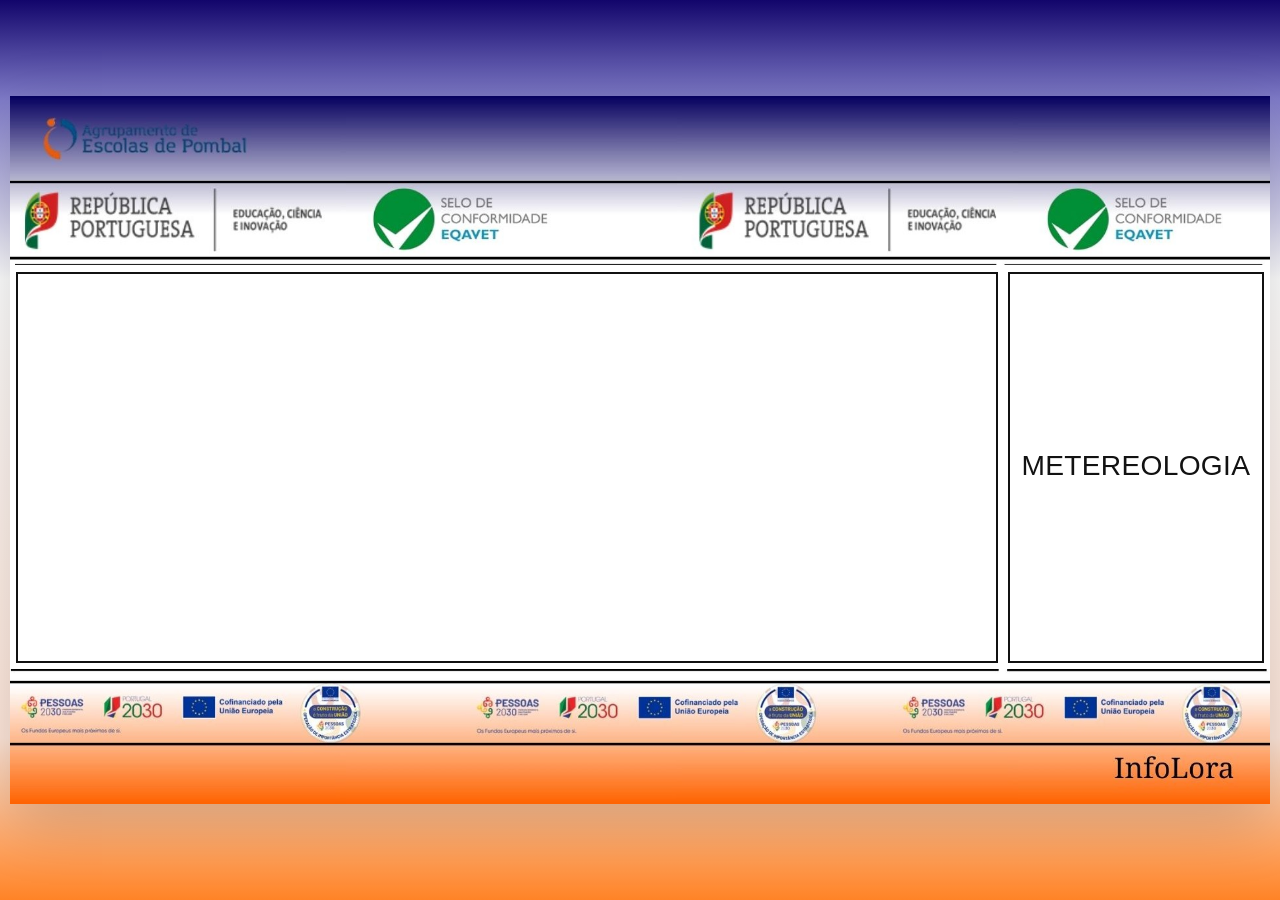
==== index.html @ 5cc558a0 "Initial site layout" ====
<!doctype html>
<html lang="pt-PT">
<head>
  <meta charset="utf-8">
  <meta name="viewport" content="width=device-width, initial-scale=1">
  <title>InfoLora</title>
  <link rel="stylesheet" href="styles.css">
</head>
<body>
  <main class="page-shell">
    <section class="info-board" aria-label="Painel institucional InfoLora">
      <header class="brand-band brand-band--top" aria-hidden="true"></header>
      <div class="brand-band brand-band--top-logos" aria-hidden="true"></div>

      <section class="content-row">
        <section class="panel panel--main" aria-label="Area principal do painel"></section>

        <aside class="panel panel--weather" aria-label="Meteorologia">
          <h1>METEREOLOGIA</h1>
        </aside>
      </section>

      <div class="brand-band brand-band--bottom-logos" aria-hidden="true"></div>
      <footer class="brand-band brand-band--bottom" aria-hidden="true"></footer>
    </section>
  </main>
</body>
</html>
---- styles.css ----
:root {
  --max-frame-width: 1920px;
  --panel-border: clamp(2px, 0.2vw, 4px);
  --content-gap: 0.82%;
  --frame-padding-x: 0.48%;
  --frame-padding-y: 0.52%;
  --weather-column: 20.5%;
  --weather-title-size: clamp(0.95rem, 2.2vw, 2.9rem);
}

* {
  box-sizing: border-box;
}

html,
body {
  margin: 0;
  min-height: 100%;
}

body {
  min-height: 100vh;
  display: grid;
  place-items: center;
  padding: clamp(0.2rem, 0.8vw, 1rem);
  background: linear-gradient(180deg, #12056b 0%, #7f7bc8 11%, #ffffff 31%, #ffe7da 82%, #ff8326 100%);
  font-family: Arial, Helvetica, sans-serif;
}

.page-shell {
  width: min(100%, var(--max-frame-width));
}

.info-board {
  width: 100%;
  aspect-ratio: 16 / 9;
  display: grid;
  grid-template-rows: 131fr 127fr 616fr 112fr 94fr;
  overflow: hidden;
  background: #ffffff;
  box-shadow: 0 18px 60px rgba(0, 0, 0, 0.18);
}

.brand-band {
  background-position: center;
  background-repeat: no-repeat;
  background-size: cover;
}

.brand-band--top {
  background-image: url("./assets/header-top.jpg");
}

.brand-band--top-logos {
  background-image: url("./assets/header-strip.jpg");
}

.brand-band--bottom-logos {
  background-image: url("./assets/footer-strip.jpg");
}

.brand-band--bottom {
  background-image: url("./assets/footer-bottom.jpg");
}

.content-row {
  display: grid;
  grid-template-columns: minmax(0, 1fr) var(--weather-column);
  gap: var(--content-gap);
  padding: var(--frame-padding-y) var(--frame-padding-x);
  background: #ffffff;
}

.panel {
  min-width: 0;
  background: #ffffff;
  border: var(--panel-border) solid #111111;
}

.panel--weather {
  display: grid;
  place-items: center;
}

.panel--weather h1 {
  margin: 0;
  color: #121212;
  font-size: var(--weather-title-size);
  font-weight: 300;
  letter-spacing: 0.01em;
  transform: translateY(-4%);
}

@media (max-width: 900px) {
  body {
    padding: 0;
  }

  .page-shell {
    width: 100vw;
  }

  .panel--weather h1 {
    font-size: clamp(0.85rem, 2.7vw, 1.4rem);
  }
}
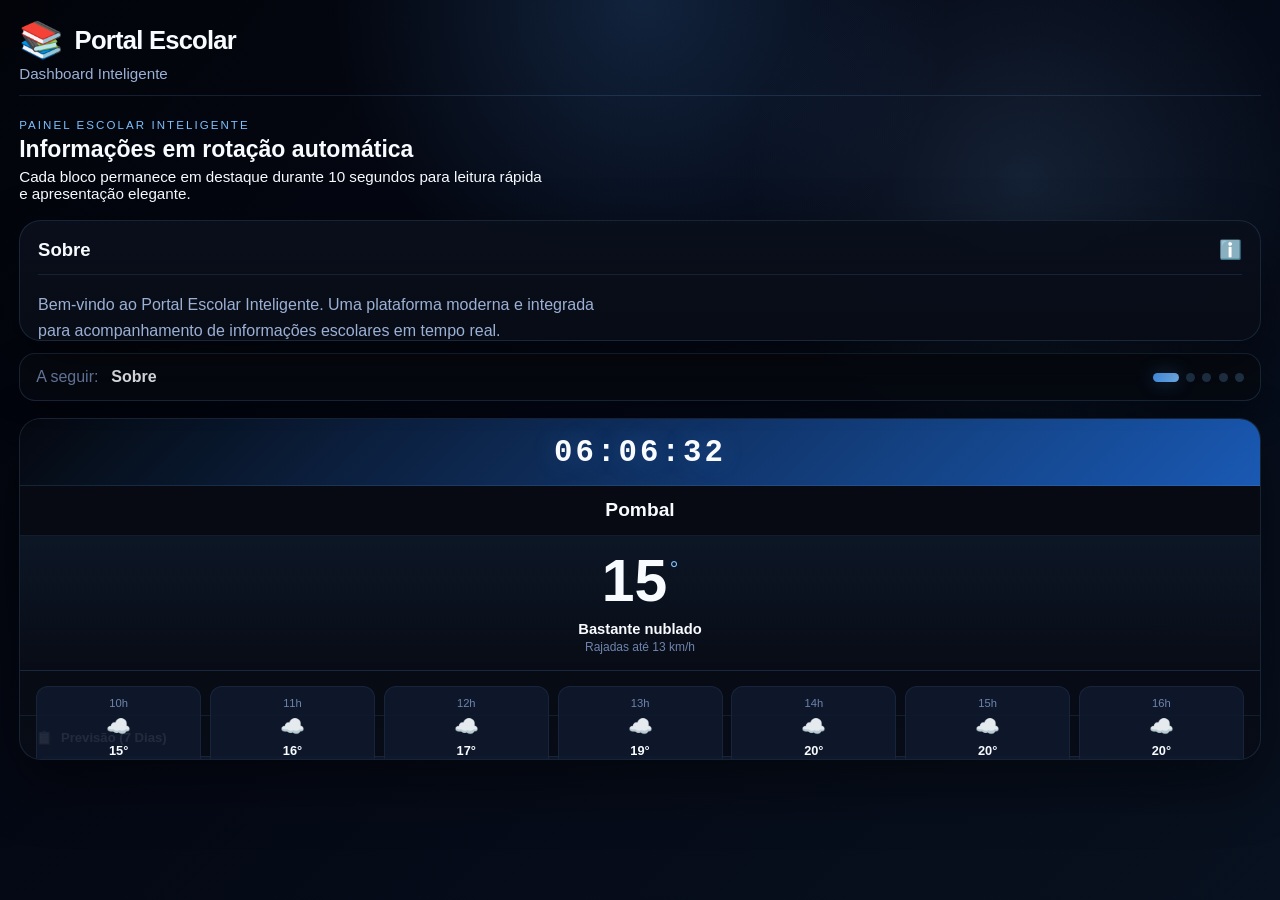
==== commit 2da0aa8d: "." ====
--- a/index.html
+++ b/index.html
@@ -1,28 +1,267 @@
-<!doctype html>
+<!DOCTYPE html>
 <html lang="pt-PT">
 <head>
-  <meta charset="utf-8">
-  <meta name="viewport" content="width=device-width, initial-scale=1">
-  <title>InfoLora</title>
-  <link rel="stylesheet" href="styles.css">
+    <meta charset="UTF-8">
+    <meta name="viewport" content="width=device-width, initial-scale=1.0">
+    <meta name="description" content="Portal Escolar Inteligente - Dashboard Moderno e Atualizado">
+    <title>Portal Escolar Inteligente</title>
+    <link rel="stylesheet" href="styles.css">
 </head>
 <body>
-  <main class="page-shell">
-    <section class="info-board" aria-label="Painel institucional InfoLora">
-      <header class="brand-band brand-band--top" aria-hidden="true"></header>
-      <div class="brand-band brand-band--top-logos" aria-hidden="true"></div>
-
-      <section class="content-row">
-        <section class="panel panel--main" aria-label="Area principal do painel"></section>
-
-        <aside class="panel panel--weather" aria-label="Meteorologia">
-          <h1>METEREOLOGIA</h1>
-        </aside>
-      </section>
-
-      <div class="brand-band brand-band--bottom-logos" aria-hidden="true"></div>
-      <footer class="brand-band brand-band--bottom" aria-hidden="true"></footer>
-    </section>
-  </main>
+    <div class="container">
+        <!-- SEÇÃO PRINCIPAL -->
+        <main class="main-section">
+            
+            <!-- HEADER -->
+            <header class="header">
+                <div class="header-content">
+                    <h1 class="logo">
+                        <span class="logo-icon">📚</span>
+                        Portal Escolar
+                    </h1>
+                    <p class="header-subtitle">Dashboard Inteligente</p>
+                </div>
+            </header>
+
+            <!-- LAYOUT GRID COM WIDGET METEOROLÓGICO -->
+            <div class="layout-wrapper">
+                
+                <!-- CONTEÚDO PRINCIPAL -->
+                <section class="main-content">
+                    <div class="section-intro">
+                        <span class="section-kicker">Painel escolar inteligente</span>
+                        <h2 class="section-title">Informações em rotação automática</h2>
+                        <p class="section-description">Cada bloco permanece em destaque durante 10 segundos para leitura rápida e apresentação elegante.</p>
+                    </div>
+
+                    <!-- CARDS SLIDER -->
+                    <div class="cards-grid cards-slider" id="cards-slider">
+                        
+                        <!-- CARD: SOBRE -->
+                        <div class="card about-card slide-panel is-active" data-panel="0">
+                            <div class="card-header">
+                                <h2 class="card-title">Sobre</h2>
+                                <span class="card-icon">ℹ️</span>
+                            </div>
+                            <div class="card-body">
+                                <p class="about-text">
+                                    Bem-vindo ao Portal Escolar Inteligente. Uma plataforma moderna 
+                                    e integrada para acompanhamento de informações escolares em tempo real.
+                                </p>
+                                <div class="info-items">
+                                    <div class="info-item">
+                                        <span class="info-label">Escola:</span>
+                                        <span class="info-value">Instituto Educacional Premium</span>
+                                    </div>
+                                    <div class="info-item">
+                                        <span class="info-label">Localização:</span>
+                                        <span class="info-value">Pombal, Portugal</span>
+                                    </div>
+                                    <div class="info-item">
+                                        <span class="info-label">Fundada:</span>
+                                        <span class="info-value">2020</span>
+                                    </div>
+                                </div>
+                            </div>
+                        </div>
+
+                        <!-- CARD: CALENDÁRIO ESCOLAR -->
+                        <div class="card calendar-card slide-panel" data-panel="1">
+                            <div class="card-header">
+                                <h2 class="card-title">Calendário Escolar</h2>
+                                <span class="card-icon">📅</span>
+                            </div>
+                            <div class="card-body">
+                                <div class="calendar-widget" id="calendar"></div>
+                                <div class="calendar-events">
+                                    <div class="event event-exam">
+                                        <span class="event-date">15-26 Maio</span>
+                                        <span class="event-name">Exames Finais</span>
+                                    </div>
+                                    <div class="event event-holiday">
+                                        <span class="event-date">1-31 Junho</span>
+                                        <span class="event-name">Férias de Verão</span>
+                                    </div>
+                                    <div class="event event-activity">
+                                        <span class="event-date">5 Maio</span>
+                                        <span class="event-name">Dia da Escola</span>
+                                    </div>
+                                </div>
+                            </div>
+                        </div>
+
+                        <!-- CARD: QUALIDADE DO AR -->
+                        <div class="card air-quality-card slide-panel" data-panel="2">
+                            <div class="card-header">
+                                <h2 class="card-title">Qualidade do Ar</h2>
+                                <span class="card-icon">💨</span>
+                            </div>
+                            <div class="card-body">
+                                <div class="air-quality-grid">
+                                    <div class="room-air-quality" data-room="317">
+                                        <div class="room-number">Sala 317</div>
+                                        <div class="air-indicator excellent">
+                                            <div class="air-bar"></div>
+                                            <span class="air-label">Excelente</span>
+                                        </div>
+                                        <div class="air-value">32 ppm</div>
+                                    </div>
+                                    <div class="room-air-quality" data-room="318">
+                                        <div class="room-number">Sala 318</div>
+                                        <div class="air-indicator good">
+                                            <div class="air-bar"></div>
+                                            <span class="air-label">Bom</span>
+                                        </div>
+                                        <div class="air-value">425 ppm</div>
+                                    </div>
+                                    <div class="room-air-quality" data-room="319">
+                                        <div class="room-number">Sala 319</div>
+                                        <div class="air-indicator good">
+                                            <div class="air-bar"></div>
+                                            <span class="air-label">Bom</span>
+                                        </div>
+                                        <div class="air-value">450 ppm</div>
+                                    </div>
+                                    <div class="room-air-quality" data-room="320">
+                                        <div class="room-number">Sala 320</div>
+                                        <div class="air-indicator fair">
+                                            <div class="air-bar"></div>
+                                            <span class="air-label">Aceitável</span>
+                                        </div>
+                                        <div class="air-value">680 ppm</div>
+                                    </div>
+                                    <div class="room-air-quality" data-room="321">
+                                        <div class="room-number">Sala 321</div>
+                                        <div class="air-indicator fair">
+                                            <div class="air-bar"></div>
+                                            <span class="air-label">Aceitável</span>
+                                        </div>
+                                        <div class="air-value">720 ppm</div>
+                                    </div>
+                                </div>
+                            </div>
+                        </div>
+
+                        <!-- CARD: EMENTA DO ALMOÇO -->
+                        <div class="card menu-card slide-panel" data-panel="3">
+                            <div class="card-header">
+                                <h2 class="card-title">Ementa do Almoço</h2>
+                                <span class="card-icon">🍽️</span>
+                            </div>
+                            <div class="card-body">
+                                <div class="menu-date" id="menu-date"></div>
+                                <div class="menu-items">
+                                    <div class="menu-item">
+                                        <span class="menu-label">Entrada:</span>
+                                        <span class="menu-value">Sopa de Abóbora</span>
+                                    </div>
+                                    <div class="menu-item">
+                                        <span class="menu-label">Prato Principal:</span>
+                                        <span class="menu-value">Frango Grelhado com Batata e Abóbora</span>
+                                    </div>
+                                    <div class="menu-item">
+                                        <span class="menu-label">Acompanhamento:</span>
+                                        <span class="menu-value">Salada Mista</span>
+                                    </div>
+                                    <div class="menu-item">
+                                        <span class="menu-label">Sobremesa:</span>
+                                        <span class="menu-value">Maçã Fresca</span>
+                                    </div>
+                                    <div class="menu-item">
+                                        <span class="menu-label">Bebida:</span>
+                                        <span class="menu-value">Água ou Sumo Natural</span>
+                                    </div>
+                                </div>
+                            </div>
+                        </div>
+
+                        <!-- CARD: CONSUMO DIÁRIO -->
+                        <div class="card consumption-card slide-panel" data-panel="4">
+                            <div class="card-header">
+                                <h2 class="card-title">Consumo Escolar</h2>
+                                <span class="card-icon">⚡</span>
+                            </div>
+                            <div class="card-body">
+                                <div class="consumption-comparison" id="consumption-comparison">
+                                    <!-- Conteúdo dinâmico -->
+                                </div>
+                                <div class="consumption-details">
+                                    <div class="consumption-item">
+                                        <div class="consumption-type">
+                                            <span class="consumption-icon">💡</span>
+                                            <span class="consumption-name">Eletricidade</span>
+                                        </div>
+                                        <span class="consumption-value">285 kWh</span>
+                                    </div>
+                                    <div class="consumption-item">
+                                        <div class="consumption-type">
+                                            <span class="consumption-icon">💧</span>
+                                            <span class="consumption-name">Água</span>
+                                        </div>
+                                        <span class="consumption-value">1.240 L</span>
+                                    </div>
+                                    <div class="consumption-item">
+                                        <div class="consumption-type">
+                                            <span class="consumption-icon">🌡️</span>
+                                            <span class="consumption-name">Aquecimento</span>
+                                        </div>
+                                        <span class="consumption-value">92 kWh</span>
+                                    </div>
+                                </div>
+                            </div>
+                        </div>
+
+                    </div>
+
+                    <div class="slider-status" id="slider-status" aria-live="polite">
+                        <span class="slider-label">A seguir:</span>
+                        <span class="slider-current">Sobre</span>
+                        <div class="slider-dots" id="slider-dots" aria-hidden="true"></div>
+                    </div>
+                </section>
+
+                <!-- WIDGET METEOROLÓGICO (SIDEBAR) -->
+                <aside class="weather-widget" id="weather-widget">
+                    <div class="weather-top">
+                        <div class="digital-clock" id="digital-clock">
+                            <span class="clock-time">00:00:00</span>
+                        </div>
+                    </div>
+
+                    <div class="weather-location" id="weather-location">
+                        <span class="location-text">Pombal</span>
+                    </div>
+
+                    <div class="weather-main" id="weather-main">
+                        <div class="weather-temp">
+                            <span class="temp-value" id="current-temp">15</span>
+                            <span class="temp-unit">°</span>
+                        </div>
+                        <div class="weather-status" id="weather-status">
+                            <span class="status-text">Bastante nublado</span>
+                            <span class="status-wind">Rajadas até 13 km/h</span>
+                        </div>
+                    </div>
+
+                    <div class="weather-forecast" id="weather-forecast">
+                        <!-- Conteúdo dinâmico -->
+                    </div>
+
+                    <div class="weather-10days">
+                        <div class="forecast-label">
+                            <span class="forecast-icon">📋</span>
+                            <span class="forecast-title">Previsão (7 Dias)</span>
+                        </div>
+                        <div class="weather-10days-items" id="weather-10days">
+                            <!-- Conteúdo dinâmico -->
+                        </div>
+                    </div>
+                </aside>
+
+            </div>
+        </main>
+    </div>
+
+    <script src="script.js"></script>
 </body>
 </html>
--- a/styles.css
+++ b/styles.css
@@ -1,106 +1,886 @@
+/* ==================================================
+   PORTAL ESCOLAR - TEMA BLACK / BLUE / WHITE
+   Layout sem scroll com painéis rotativos a cada 10s
+   ================================================== */
+
 :root {
-  --max-frame-width: 1920px;
-  --panel-border: clamp(2px, 0.2vw, 4px);
-  --content-gap: 0.82%;
-  --frame-padding-x: 0.48%;
-  --frame-padding-y: 0.52%;
-  --weather-column: 20.5%;
-  --weather-title-size: clamp(0.95rem, 2.2vw, 2.9rem);
+    --bg-0: #02040a;
+    --bg-1: #050916;
+    --bg-2: #08111f;
+    --panel: rgba(8, 12, 22, 0.92);
+    --panel-strong: rgba(11, 16, 29, 0.98);
+    --line: rgba(124, 192, 255, 0.14);
+    --line-strong: rgba(124, 192, 255, 0.24);
+    --text: #f8fbff;
+    --muted: #9bb0d5;
+    --muted-2: #6f84ad;
+    --blue: #4ea1ff;
+    --blue-2: #7cc0ff;
+    --blue-3: #1f6fe0;
+    --success: #4ade80;
+    --warning: #60a5fa;
+    --shadow: 0 24px 60px rgba(0, 0, 0, 0.45);
+    --shadow-soft: 0 16px 36px rgba(0, 0, 0, 0.28);
+    --radius-xl: 1.35rem;
+    --radius-lg: 1rem;
+    --radius-md: 0.75rem;
+    --radius-sm: 0.5rem;
+    --spacing-xs: 0.5rem;
+    --spacing-sm: 0.8rem;
+    --spacing-md: 1.1rem;
+    --spacing-lg: 1.5rem;
+    --spacing-xl: 2rem;
+    --font-family: Inter, "Segoe UI", Roboto, Helvetica, Arial, sans-serif;
+    --font-family-mono: "SFMono-Regular", Consolas, "Liberation Mono", Menlo, monospace;
+    --transition-fast: 160ms ease;
+    --transition-normal: 300ms ease;
 }
 
 * {
-  box-sizing: border-box;
-}
-
-html,
+    box-sizing: border-box;
+    margin: 0;
+    padding: 0;
+}
+
+html {
+    width: 100%;
+    height: 100%;
+    overflow: hidden;
+    -webkit-font-smoothing: antialiased;
+    -moz-osx-font-smoothing: grayscale;
+}
+
 body {
-  margin: 0;
-  min-height: 100%;
-}
-
-body {
-  min-height: 100vh;
-  display: grid;
-  place-items: center;
-  padding: clamp(0.2rem, 0.8vw, 1rem);
-  background: linear-gradient(180deg, #12056b 0%, #7f7bc8 11%, #ffffff 31%, #ffe7da 82%, #ff8326 100%);
-  font-family: Arial, Helvetica, sans-serif;
-}
-
-.page-shell {
-  width: min(100%, var(--max-frame-width));
-}
-
-.info-board {
-  width: 100%;
-  aspect-ratio: 16 / 9;
-  display: grid;
-  grid-template-rows: 131fr 127fr 616fr 112fr 94fr;
-  overflow: hidden;
-  background: #ffffff;
-  box-shadow: 0 18px 60px rgba(0, 0, 0, 0.18);
-}
-
-.brand-band {
-  background-position: center;
-  background-repeat: no-repeat;
-  background-size: cover;
-}
-
-.brand-band--top {
-  background-image: url("./assets/header-top.jpg");
-}
-
-.brand-band--top-logos {
-  background-image: url("./assets/header-strip.jpg");
-}
-
-.brand-band--bottom-logos {
-  background-image: url("./assets/footer-strip.jpg");
-}
-
-.brand-band--bottom {
-  background-image: url("./assets/footer-bottom.jpg");
-}
-
-.content-row {
-  display: grid;
-  grid-template-columns: minmax(0, 1fr) var(--weather-column);
-  gap: var(--content-gap);
-  padding: var(--frame-padding-y) var(--frame-padding-x);
-  background: #ffffff;
-}
-
-.panel {
-  min-width: 0;
-  background: #ffffff;
-  border: var(--panel-border) solid #111111;
-}
-
-.panel--weather {
-  display: grid;
-  place-items: center;
-}
-
-.panel--weather h1 {
-  margin: 0;
-  color: #121212;
-  font-size: var(--weather-title-size);
-  font-weight: 300;
-  letter-spacing: 0.01em;
-  transform: translateY(-4%);
-}
-
-@media (max-width: 900px) {
-  body {
-    padding: 0;
-  }
-
-  .page-shell {
-    width: 100vw;
-  }
-
-  .panel--weather h1 {
-    font-size: clamp(0.85rem, 2.7vw, 1.4rem);
-  }
-}
+    width: 100%;
+    height: 100%;
+    overflow: hidden;
+    font-family: var(--font-family);
+    color: var(--text);
+    background:
+        radial-gradient(circle at top, rgba(78, 161, 255, 0.18) 0%, transparent 28%),
+        radial-gradient(circle at 80% 20%, rgba(124, 192, 255, 0.12) 0%, transparent 22%),
+        linear-gradient(135deg, var(--bg-0) 0%, var(--bg-1) 45%, var(--bg-2) 100%);
+}
+
+a {
+    color: inherit;
+}
+
+.container {
+    width: 100%;
+    height: 100vh;
+    padding: clamp(0.9rem, 1.5vw, 1.7rem);
+}
+
+.main-section {
+    display: flex;
+    flex-direction: column;
+    gap: var(--spacing-md);
+    height: 100%;
+    min-height: 0;
+}
+
+.header {
+    flex: 0 0 auto;
+    display: flex;
+    align-items: center;
+    justify-content: space-between;
+    padding-bottom: var(--spacing-sm);
+    border-bottom: 1px solid var(--line);
+}
+
+.header-content {
+    display: flex;
+    flex-direction: column;
+    gap: 0.25rem;
+}
+
+.logo {
+    display: flex;
+    align-items: center;
+    gap: 0.7rem;
+    font-size: clamp(1.35rem, 2vw, 2rem);
+    font-weight: 700;
+    letter-spacing: -0.03em;
+    color: var(--text);
+}
+
+.logo-icon {
+    font-size: 1.4em;
+    animation: float 3.6s ease-in-out infinite;
+}
+
+.header-subtitle {
+    color: var(--muted);
+    font-size: 0.95rem;
+}
+
+@keyframes float {
+    0%, 100% { transform: translateY(0); }
+    50% { transform: translateY(-5px); }
+}
+
+.layout-wrapper {
+    display: grid;
+    grid-template-columns: minmax(0, 1fr) 340px;
+    gap: var(--spacing-md);
+    align-items: stretch;
+    flex: 1;
+    min-height: 0;
+}
+
+.main-content {
+    display: flex;
+    flex-direction: column;
+    min-height: 0;
+    gap: var(--spacing-sm);
+}
+
+.section-intro {
+    flex: 0 0 auto;
+    display: flex;
+    flex-direction: column;
+    gap: 0.35rem;
+    padding: 0.35rem 0;
+}
+
+.section-kicker {
+    color: var(--blue-2);
+    font-size: 0.72rem;
+    letter-spacing: 0.18em;
+    text-transform: uppercase;
+}
+
+.section-title {
+    font-size: clamp(1.15rem, 1.8vw, 1.7rem);
+    line-height: 1.1;
+    color: var(--text);
+}
+
+.section-description {
+    color: var(--muted);
+    max-width: 62ch;
+    font-size: 0.95rem;
+}
+
+.cards-grid {
+    position: relative;
+    flex: 1;
+    min-height: 0;
+}
+
+.cards-slider {
+    min-height: 0;
+}
+
+.card {
+    position: absolute;
+    inset: 0;
+    display: flex;
+    flex-direction: column;
+    gap: var(--spacing-md);
+    opacity: 0;
+    transform: translateX(18px) scale(0.99);
+    pointer-events: none;
+    padding: clamp(1rem, 1.4vw, 1.45rem);
+    border-radius: var(--radius-xl);
+    border: 1px solid var(--line);
+    background: linear-gradient(180deg, rgba(10, 15, 28, 0.96) 0%, rgba(8, 12, 22, 0.98) 100%);
+    box-shadow: var(--shadow);
+    transition: opacity var(--transition-normal), transform var(--transition-normal), border-color var(--transition-normal);
+    overflow: hidden;
+}
+
+.card.is-active {
+    opacity: 1;
+    transform: translateX(0) scale(1);
+    pointer-events: auto;
+}
+
+.card:hover {
+    border-color: var(--line-strong);
+}
+
+.card-header {
+    flex: 0 0 auto;
+    display: flex;
+    align-items: center;
+    justify-content: space-between;
+    gap: var(--spacing-sm);
+    padding-bottom: var(--spacing-sm);
+    border-bottom: 1px solid rgba(124, 192, 255, 0.12);
+}
+
+.card-title {
+    font-size: clamp(1rem, 1.45vw, 1.22rem);
+    color: var(--text);
+    font-weight: 600;
+}
+
+.card-icon {
+    font-size: 1.15rem;
+    filter: saturate(1.1);
+}
+
+.card-body {
+    flex: 1;
+    min-height: 0;
+    display: flex;
+    flex-direction: column;
+    gap: var(--spacing-sm);
+}
+
+.about-text,
+.section-description,
+.info-label,
+.event-date,
+.event-name,
+.menu-label,
+.menu-value,
+.consumption-name,
+.consumption-value,
+.status-wind,
+.day-min,
+.day-max,
+.day-high,
+.air-label,
+.air-value,
+.bar-label,
+.comparison-date,
+.comparison-title,
+.slider-label,
+.slider-current,
+.location-text,
+.forecast-title,
+.forecast-hour-time,
+.forecast-hour-temp {
+    color: inherit;
+}
+
+.about-text {
+    color: var(--muted);
+    line-height: 1.6;
+    max-width: 65ch;
+}
+
+.info-items,
+.calendar-events,
+.menu-items,
+.consumption-details,
+.weather-10days-items {
+    display: flex;
+    flex-direction: column;
+    gap: var(--spacing-sm);
+}
+
+.info-item,
+.event,
+.menu-item,
+.consumption-item,
+.forecast-day,
+.forecast-hour,
+.room-air-quality {
+    border: 1px solid rgba(124, 192, 255, 0.08);
+    background: rgba(16, 25, 45, 0.92);
+    border-radius: var(--radius-md);
+}
+
+.info-item,
+.consumption-item,
+.forecast-day,
+.room-air-quality {
+    padding: 0.85rem 0.95rem;
+}
+
+.info-item {
+    display: flex;
+    justify-content: space-between;
+    align-items: center;
+    gap: var(--spacing-sm);
+}
+
+.info-value {
+    color: var(--blue-2);
+    font-weight: 600;
+}
+
+.calendar-widget {
+    flex: 0 0 auto;
+    display: grid;
+    place-items: center;
+    padding: 1rem;
+    border-radius: var(--radius-lg);
+    background: linear-gradient(135deg, rgba(31, 111, 224, 0.9), rgba(78, 161, 255, 0.95));
+    box-shadow: var(--shadow-soft);
+}
+
+.calendar-widget-date {
+    font-size: 2.2rem;
+    font-weight: 700;
+    line-height: 1;
+}
+
+.calendar-widget-day {
+    margin-top: 0.25rem;
+    font-size: 0.8rem;
+    letter-spacing: 0.12em;
+    color: rgba(248, 251, 255, 0.86);
+}
+
+.event {
+    display: flex;
+    gap: 0.7rem;
+    align-items: center;
+}
+
+.event-exam { border-left: 4px solid #ff6b6b; }
+.event-holiday { border-left: 4px solid #4ade80; }
+.event-activity { border-left: 4px solid var(--blue); }
+
+.event-date {
+    min-width: 5.8rem;
+    font-size: 0.72rem;
+    color: var(--muted-2);
+    font-weight: 600;
+    text-transform: uppercase;
+    letter-spacing: 0.08em;
+}
+
+.event-name {
+    color: var(--text);
+    font-size: 0.92rem;
+}
+
+.air-quality-grid {
+    display: grid;
+    grid-template-columns: repeat(5, minmax(0, 1fr));
+    gap: 0.75rem;
+    min-height: 0;
+}
+
+.room-air-quality {
+    display: flex;
+    flex-direction: column;
+    gap: 0.55rem;
+    align-items: stretch;
+}
+
+.room-number {
+    color: var(--text);
+    font-size: 0.88rem;
+    font-weight: 600;
+}
+
+.air-indicator {
+    display: flex;
+    flex-direction: column;
+    gap: 0.35rem;
+}
+
+.air-bar {
+    width: 100%;
+    height: 6px;
+    border-radius: 999px;
+    background: rgba(124, 192, 255, 0.16);
+    overflow: hidden;
+}
+
+.air-indicator.excellent .air-bar::after,
+.air-indicator.good .air-bar::after,
+.air-indicator.fair .air-bar::after {
+    content: '';
+    display: block;
+    height: 100%;
+    border-radius: inherit;
+    animation: fillBar 900ms ease-out;
+}
+
+.air-indicator.excellent .air-bar::after { width: 100%; background: linear-gradient(90deg, var(--success), var(--blue-2)); }
+.air-indicator.good .air-bar::after { width: 75%; background: linear-gradient(90deg, var(--blue), var(--blue-2)); }
+.air-indicator.fair .air-bar::after { width: 52%; background: linear-gradient(90deg, var(--warning), var(--blue)); }
+
+@keyframes fillBar {
+    from { width: 0; }
+}
+
+.air-label,
+.air-value,
+.consumption-value,
+.day-high,
+.day-max,
+.day-min,
+.forecast-hour-temp,
+.bar-label {
+    font-size: 0.8rem;
+}
+
+.air-label,
+.bar-label,
+.day-min,
+.comparison-date,
+.slider-label,
+.status-wind {
+    color: var(--muted-2);
+}
+
+.air-value,
+.consumption-value,
+.day-max,
+.day-high {
+    color: var(--blue-2);
+    font-weight: 600;
+}
+
+.menu-date {
+    color: var(--muted-2);
+    font-size: 0.84rem;
+    padding-bottom: 0.4rem;
+    border-bottom: 1px solid rgba(124, 192, 255, 0.1);
+}
+
+.menu-item {
+    display: flex;
+    flex-direction: column;
+    gap: 0.22rem;
+    padding: 0.95rem 1rem;
+    background: linear-gradient(135deg, rgba(78, 161, 255, 0.09), rgba(16, 25, 45, 0.92));
+}
+
+.menu-label {
+    text-transform: uppercase;
+    letter-spacing: 0.08em;
+    color: var(--muted-2);
+    font-size: 0.7rem;
+    font-weight: 700;
+}
+
+.menu-value {
+    color: var(--text);
+    font-size: 0.94rem;
+    line-height: 1.4;
+}
+
+.consumption-comparison {
+    border-radius: var(--radius-lg);
+    padding: 0.95rem;
+    background: linear-gradient(135deg, rgba(78, 161, 255, 0.1), rgba(8, 12, 22, 0.92));
+    border: 1px solid rgba(124, 192, 255, 0.12);
+}
+
+.comparison-item {
+    display: grid;
+    grid-template-columns: 1.15fr 1fr auto;
+    gap: 0.8rem;
+    align-items: center;
+}
+
+.comparison-label {
+    display: flex;
+    flex-direction: column;
+    gap: 0.25rem;
+}
+
+.comparison-title {
+    color: var(--text);
+    font-weight: 600;
+    font-size: 0.92rem;
+}
+
+.comparison-date {
+    color: var(--muted-2);
+    font-size: 0.75rem;
+}
+
+.comparison-chart {
+    display: flex;
+    align-items: flex-end;
+    justify-content: center;
+    gap: 0.8rem;
+    min-width: 0;
+}
+
+.comparison-bar {
+    display: flex;
+    flex-direction: column;
+    align-items: center;
+    gap: 0.35rem;
+}
+
+.bar {
+    width: 20px;
+    border-radius: 999px 999px 0 0;
+    background: linear-gradient(180deg, var(--blue-2), var(--blue-3));
+    box-shadow: 0 0 20px rgba(78, 161, 255, 0.18);
+}
+
+.comparison-badge {
+    display: flex;
+    flex-direction: column;
+    align-items: center;
+    gap: 0.2rem;
+    min-width: 3rem;
+}
+
+.comparison-arrow {
+    font-size: 1.2rem;
+    font-weight: 700;
+}
+
+.arrow-up { color: #ff7582; }
+.arrow-down { color: var(--success); }
+.arrow-neutral { color: var(--muted-2); }
+
+.comparison-percent {
+    color: var(--text);
+    font-size: 0.85rem;
+    font-weight: 700;
+}
+
+.consumption-details {
+    display: grid;
+    grid-template-columns: repeat(3, minmax(0, 1fr));
+    gap: 0.75rem;
+}
+
+.consumption-item {
+    display: flex;
+    align-items: center;
+    justify-content: space-between;
+    gap: 0.75rem;
+}
+
+.consumption-type {
+    display: flex;
+    align-items: center;
+    gap: 0.65rem;
+}
+
+.consumption-icon {
+    font-size: 1rem;
+}
+
+.consumption-name {
+    color: var(--text);
+    font-size: 0.88rem;
+}
+
+.weather-widget {
+    display: flex;
+    flex-direction: column;
+    min-height: 0;
+    border-radius: var(--radius-xl);
+    border: 1px solid var(--line);
+    overflow: hidden;
+    background: linear-gradient(180deg, rgba(7, 10, 18, 0.98), rgba(8, 12, 22, 0.96));
+    box-shadow: var(--shadow);
+}
+
+.weather-top {
+    flex: 0 0 auto;
+    padding: 1rem 1rem 0.9rem;
+    text-align: center;
+    background: linear-gradient(135deg, rgba(5, 8, 15, 0.96), rgba(31, 111, 224, 0.78));
+    border-bottom: 1px solid rgba(124, 192, 255, 0.15);
+}
+
+.clock-time {
+    display: block;
+    font-family: var(--font-family-mono);
+    font-size: clamp(1.6rem, 2.4vw, 2.25rem);
+    font-weight: 700;
+    letter-spacing: 0.1em;
+    color: var(--text);
+    text-shadow: 0 0 24px rgba(78, 161, 255, 0.25);
+}
+
+.weather-location {
+    flex: 0 0 auto;
+    padding: 0.85rem 1rem;
+    border-bottom: 1px solid rgba(124, 192, 255, 0.1);
+    text-align: center;
+}
+
+.location-text {
+    font-size: 1.2rem;
+    font-weight: 700;
+    color: var(--text);
+}
+
+.weather-main {
+    flex: 0 0 auto;
+    padding: 1rem;
+    text-align: center;
+    border-bottom: 1px solid rgba(124, 192, 255, 0.1);
+    background: linear-gradient(180deg, rgba(78, 161, 255, 0.08), rgba(8, 12, 22, 0.82));
+}
+
+.weather-temp {
+    display: flex;
+    align-items: flex-start;
+    justify-content: center;
+    gap: 0.15rem;
+}
+
+.temp-value {
+    font-size: clamp(2.7rem, 4.6vw, 4.2rem);
+    line-height: 1;
+    font-weight: 700;
+    color: var(--text);
+}
+
+.temp-unit {
+    font-size: 1.35rem;
+    margin-top: 0.3rem;
+    color: var(--blue-2);
+}
+
+.weather-status {
+    display: flex;
+    flex-direction: column;
+    gap: 0.2rem;
+    margin-top: 0.65rem;
+}
+
+.status-text {
+    font-size: 0.92rem;
+    font-weight: 600;
+    color: var(--text);
+}
+
+.status-wind {
+    font-size: 0.75rem;
+}
+
+.weather-forecast,
+.weather-10days {
+    flex: 1;
+    min-height: 0;
+    padding: 0.9rem 1rem 1rem;
+}
+
+.weather-forecast {
+    border-bottom: 1px solid rgba(124, 192, 255, 0.1);
+}
+
+.forecast-label {
+    display: flex;
+    align-items: center;
+    gap: 0.55rem;
+    margin-bottom: 0.7rem;
+    color: var(--text);
+    font-weight: 600;
+    font-size: 0.82rem;
+}
+
+.forecast-icon {
+    color: var(--blue-2);
+}
+
+.forecast-hours {
+    display: flex;
+    gap: 0.55rem;
+    overflow: hidden;
+}
+
+.forecast-hour {
+    flex: 1;
+    min-width: 0;
+    display: flex;
+    flex-direction: column;
+    align-items: center;
+    gap: 0.3rem;
+    padding: 0.65rem 0.4rem;
+    animation: fadeRise 0.8s ease both;
+}
+
+@keyframes fadeRise {
+    from { opacity: 0; transform: translateY(8px); }
+    to { opacity: 1; transform: translateY(0); }
+}
+
+.forecast-hour-time {
+    color: var(--muted-2);
+    font-size: 0.7rem;
+}
+
+.forecast-hour-icon {
+    font-size: 1.25rem;
+}
+
+.forecast-hour-temp {
+    color: var(--text);
+    font-weight: 600;
+}
+
+.forecast-day {
+    display: grid;
+    grid-template-columns: 1fr auto auto;
+    align-items: center;
+    gap: 0.6rem;
+}
+
+.day-info {
+    display: flex;
+    align-items: center;
+    gap: 0.65rem;
+    min-width: 0;
+    flex-wrap: wrap;
+}
+
+.day-name {
+    color: var(--text);
+    font-weight: 600;
+    font-size: 0.86rem;
+    min-width: 2.8rem;
+}
+
+.day-icon {
+    font-size: 1.05rem;
+}
+
+.day-temps {
+    display: flex;
+    gap: 0.4rem;
+}
+
+.day-temp-chart {
+    width: 78px;
+    height: 8px;
+    border-radius: 999px;
+    background: linear-gradient(90deg, rgba(78, 161, 255, 0.2), rgba(78, 161, 255, 0.96));
+}
+
+.slider-status {
+    flex: 0 0 auto;
+    display: flex;
+    align-items: center;
+    justify-content: space-between;
+    gap: var(--spacing-sm);
+    padding: 0.85rem 1rem;
+    border-radius: var(--radius-lg);
+    background: rgba(7, 10, 18, 0.92);
+    border: 1px solid rgba(124, 192, 255, 0.16);
+    box-shadow: var(--shadow-soft);
+}
+
+.slider-current {
+    color: var(--text);
+    font-weight: 600;
+    flex: 1;
+}
+
+.slider-dots {
+    display: flex;
+    align-items: center;
+    gap: 0.45rem;
+}
+
+.slider-dot {
+    width: 9px;
+    height: 9px;
+    border-radius: 999px;
+    background: rgba(124, 192, 255, 0.24);
+    transition: all var(--transition-normal);
+    cursor: pointer;
+}
+
+.slider-dot.active {
+    width: 26px;
+    background: linear-gradient(90deg, var(--blue), var(--blue-2));
+    box-shadow: 0 0 18px rgba(78, 161, 255, 0.35);
+}
+
+/* Responsividade */
+@media (max-width: 1280px) {
+    .layout-wrapper {
+        grid-template-columns: 1fr;
+    }
+
+    .weather-widget {
+        min-height: 0;
+        max-height: 38vh;
+    }
+}
+
+@media (max-width: 1024px) {
+    .container {
+        padding: 1rem;
+    }
+
+    .comparison-item {
+        grid-template-columns: 1fr;
+        justify-items: start;
+    }
+
+    .consumption-details {
+        grid-template-columns: 1fr;
+    }
+
+    .air-quality-grid {
+        grid-template-columns: repeat(3, minmax(0, 1fr));
+    }
+}
+
+@media (max-width: 768px) {
+    .header {
+        flex-direction: column;
+        align-items: flex-start;
+        gap: 0.35rem;
+    }
+
+    .air-quality-grid {
+        grid-template-columns: repeat(2, minmax(0, 1fr));
+    }
+
+    .forecast-hours {
+        gap: 0.4rem;
+    }
+
+    .slider-status {
+        flex-direction: column;
+        align-items: flex-start;
+    }
+
+    .weather-widget {
+        max-height: 34vh;
+    }
+}
+
+@media (max-width: 560px) {
+    .container {
+        padding: 0.7rem;
+    }
+
+    .air-quality-grid {
+        grid-template-columns: 1fr;
+    }
+
+    .card {
+        padding: 0.9rem;
+    }
+
+    .section-description {
+        font-size: 0.88rem;
+    }
+
+    .weather-widget {
+        max-height: 31vh;
+    }
+
+    .temp-value {
+        font-size: 2.6rem;
+    }
+
+    .clock-time {
+        font-size: 1.7rem;
+    }
+}
+
+@media (prefers-reduced-motion: reduce) {
+    *, *::before, *::after {
+        animation-duration: 0.01ms !important;
+        animation-iteration-count: 1 !important;
+        transition-duration: 0.01ms !important;
+        scroll-behavior: auto !important;
+    }
+}
